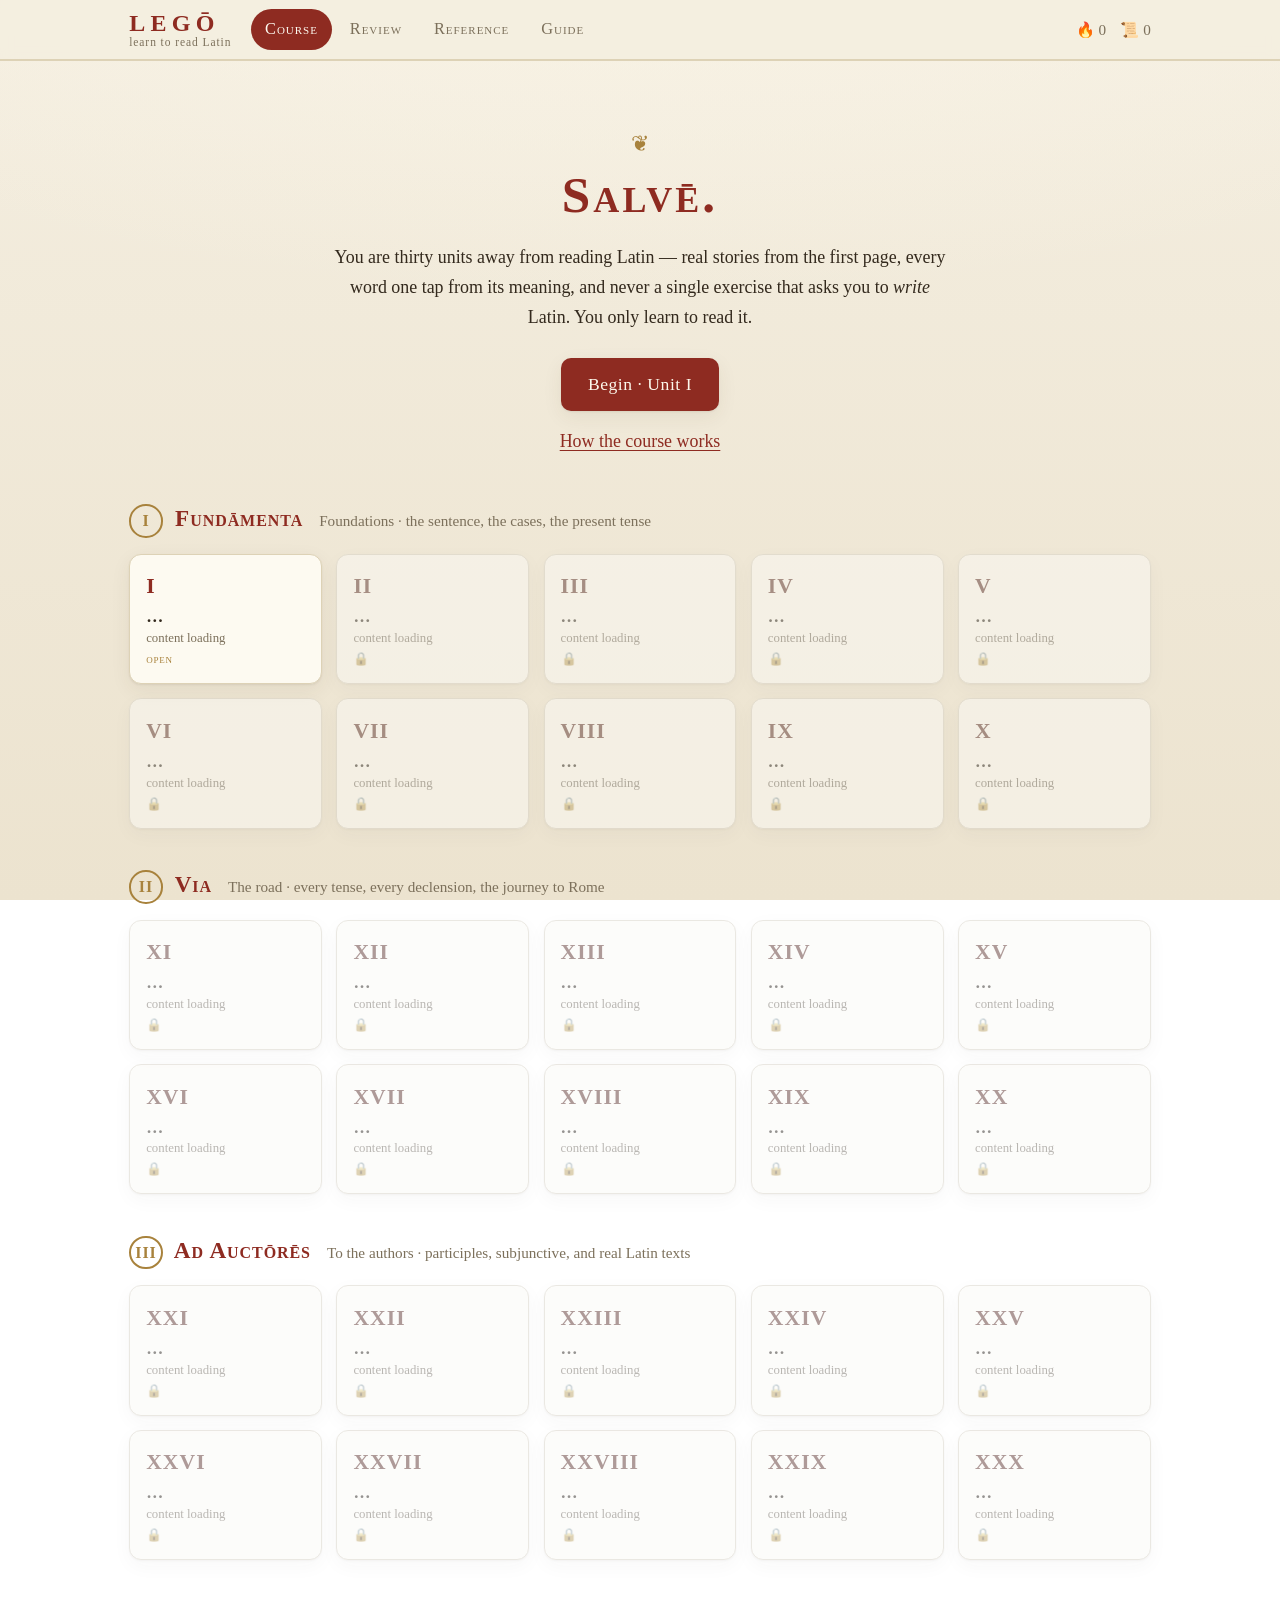
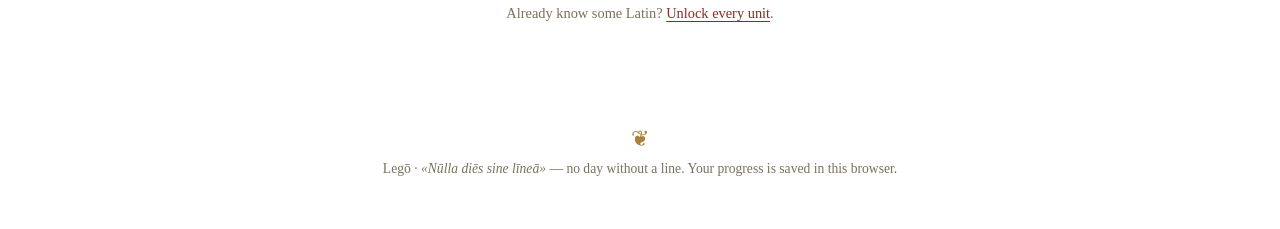
==== latin/index.html @ 66858e6b "v2: honest measurement, habit mechanics, deep insights, accessibility Measurement: interrupted round" ====
<!DOCTYPE html>
<html lang="en">
<head>
  <meta charset="UTF-8">
  <meta name="viewport" content="width=device-width, initial-scale=1.0">
  <title>Legō — Learn to Read Latin</title>
  <meta name="description" content="A 30-unit course that teaches you to read Latin from scratch — graded stories, tap-to-gloss readings, and spaced-repetition vocabulary.">
  <link rel="icon" href="data:image/svg+xml,<svg xmlns=%22http://www.w3.org/2000/svg%22 viewBox=%220 0 100 100%22><text y=%22.9em%22 font-size=%2290%22>🏛️</text></svg>">
  <link rel="stylesheet" href="css/style.css">
</head>
<body>
  <header id="nav"></header>
  <main id="app"></main>
  <footer id="foot">
    <span class="orn">❦</span>
    <p>Legō · <em>«Nūlla diēs sine līneā»</em> — no day without a line. Your progress is saved in this browser.</p>
  </footer>
  <div id="glosstip" aria-live="polite"></div>

  <script src="js/data.js"></script>
  <script src="data/units/unit01.js"></script>
  <script src="data/units/unit02.js"></script>
  <script src="data/units/unit03.js"></script>
  <script src="data/units/unit04.js"></script>
  <script src="data/units/unit05.js"></script>
  <script src="data/units/unit06.js"></script>
  <script src="data/units/unit07.js"></script>
  <script src="data/units/unit08.js"></script>
  <script src="data/units/unit09.js"></script>
  <script src="data/units/unit10.js"></script>
  <script src="data/units/unit11.js"></script>
  <script src="data/units/unit12.js"></script>
  <script src="data/units/unit13.js"></script>
  <script src="data/units/unit14.js"></script>
  <script src="data/units/unit15.js"></script>
  <script src="data/units/unit16.js"></script>
  <script src="data/units/unit17.js"></script>
  <script src="data/units/unit18.js"></script>
  <script src="data/units/unit19.js"></script>
  <script src="data/units/unit20.js"></script>
  <script src="data/units/unit21.js"></script>
  <script src="data/units/unit22.js"></script>
  <script src="data/units/unit23.js"></script>
  <script src="data/units/unit24.js"></script>
  <script src="data/units/unit25.js"></script>
  <script src="data/units/unit26.js"></script>
  <script src="data/units/unit27.js"></script>
  <script src="data/units/unit28.js"></script>
  <script src="data/units/unit29.js"></script>
  <script src="data/units/unit30.js"></script>
  <script src="js/srs.js"></script>
  <script src="js/app.js"></script>
  <script src="js/lesson.js"></script>
  <script src="js/review.js"></script>
  <script src="js/reference.js"></script>
</body>
</html>
---- latin/css/style.css ----
/* Legō — classical parchment theme */

:root {
  --bg: #f4eee0;
  --bg-deep: #ece3cf;
  --card: #fdfaf1;
  --ink: #33291d;
  --muted: #7c705b;
  --line: #ddd2b6;
  --red: #8e2b21;
  --red-deep: #6e2018;
  --gold: #a8823c;
  --green: #4e6b45;
  --green-bg: #e9efe2;
  --red-bg: #f6e2de;
  --shadow: 0 1px 2px rgba(70, 52, 22, 0.08), 0 6px 20px rgba(70, 52, 22, 0.07);
  --serif: "Iowan Old Style", "Palatino Linotype", Palatino, "Book Antiqua", Georgia, "Times New Roman", serif;
}

* { box-sizing: border-box; margin: 0; padding: 0; }

html { -webkit-text-size-adjust: 100%; }

body {
  font-family: var(--serif);
  background:
    radial-gradient(1200px 500px at 50% -200px, #faf5e8, transparent),
    linear-gradient(var(--bg), var(--bg-deep));
  background-attachment: fixed;
  color: var(--ink);
  font-size: 17px;
  line-height: 1.65;
  min-height: 100vh;
}

button { font: inherit; color: inherit; background: none; border: none; cursor: pointer; }

.la { font-style: italic; }
.orn { text-align: center; color: var(--gold); font-size: 1.4rem; margin: 1.6rem 0; user-select: none; }

/* ---------- nav ---------- */
#nav {
  position: sticky; top: 0; z-index: 50;
  background: rgba(244, 238, 224, 0.94);
  backdrop-filter: blur(6px);
  border-bottom: 2px solid var(--line);
}
.navin {
  max-width: 1060px; margin: 0 auto; padding: 0.55rem 1.2rem;
  display: flex; align-items: center; gap: 1.2rem; flex-wrap: wrap;
}
.brand { display: flex; flex-direction: column; align-items: flex-start; line-height: 1.1; }
.brand-main {
  font-size: 1.5rem; font-weight: 700; letter-spacing: 0.22em;
  color: var(--red); font-variant: small-caps;
}
.brand-sub { font-size: 0.72rem; color: var(--muted); letter-spacing: 0.08em; }
.navlinks { display: flex; gap: 0.2rem; flex: 1; flex-wrap: wrap; }
.navbtn {
  padding: 0.45rem 0.9rem; border-radius: 999px; color: var(--muted);
  font-variant: small-caps; letter-spacing: 0.06em; font-size: 1.02rem;
}
.navbtn:hover { color: var(--red); }
.navbtn.on { background: var(--red); color: var(--card); }
.badge {
  display: inline-block; min-width: 1.35em; padding: 0 0.35em; border-radius: 999px;
  background: var(--gold); color: #fff; font-size: 0.8em; text-align: center;
  font-variant: normal;
}
.navbtn.on .badge { background: rgba(255, 255, 255, 0.25); }
.navstats { display: flex; gap: 0.9rem; color: var(--muted); font-size: 0.95rem; }

/* ---------- layout ---------- */
#app { max-width: 1060px; margin: 0 auto; padding: 1.6rem 1.2rem 4rem; }
#foot { text-align: center; color: var(--muted); font-size: 0.85rem; padding: 2rem 1rem 3rem; }
#foot .orn { margin: 0 0 0.4rem; }

h1, h2, h3 { font-weight: 650; line-height: 1.25; }
h1 { font-size: 2.1rem; }
h2 { font-size: 1.45rem; font-variant: small-caps; letter-spacing: 0.04em; }

/* ---------- hero & stats ---------- */
.hero { text-align: center; max-width: 620px; margin: 2.5rem auto 3rem; }
.hero h1 { font-size: 3.2rem; color: var(--red); font-variant: small-caps; letter-spacing: 0.06em; }
.hero p { margin: 1rem 0 1.6rem; font-size: 1.12rem; }
.hero .orn { margin: 0; }
.mini { margin-top: 1rem; font-size: 0.92rem; }

.statsrow {
  display: flex; gap: 1rem; align-items: center; flex-wrap: wrap;
  background: var(--card); border: 1px solid var(--line); border-radius: 14px;
  box-shadow: var(--shadow); padding: 1.1rem 1.4rem; margin-bottom: 2.4rem;
}
.stat { text-align: center; min-width: 84px; }
.stat b { font-size: 1.7rem; color: var(--red); font-weight: 700; }
.stat b span { font-size: 1rem; color: var(--muted); font-weight: 400; }
.stat label { display: block; font-size: 0.78rem; color: var(--muted); letter-spacing: 0.05em; font-variant: small-caps; }
.statsrow .btn.big { margin-left: auto; }

/* ---------- buttons ---------- */
.btn {
  display: inline-block; background: var(--red); color: #fdf8ec;
  padding: 0.55rem 1.3rem; border-radius: 10px; letter-spacing: 0.03em;
  box-shadow: var(--shadow); transition: transform 0.06s ease, background 0.15s ease;
}
.btn:hover { background: var(--red-deep); }
.btn:active { transform: translateY(1px); }
.btn.big { font-size: 1.1rem; padding: 0.75rem 1.7rem; }
.btn.ghost { background: transparent; color: var(--red); border: 1.5px solid var(--red); box-shadow: none; }
.btn.ghost:hover { background: var(--red-bg); }
.linkbtn { color: var(--red); text-decoration: underline; text-underline-offset: 3px; }
.linkbtn.danger { color: var(--red-deep); }
.btnrow { display: flex; gap: 0.8rem; justify-content: center; flex-wrap: wrap; margin-top: 1.2rem; }

/* ---------- stages & unit cards ---------- */
.stage { margin-bottom: 2.6rem; }
.stagehead { display: flex; align-items: baseline; gap: 1rem; margin-bottom: 1rem; flex-wrap: wrap; }
.stagehead h2 { color: var(--red); }
.stagenum {
  display: inline-flex; align-items: center; justify-content: center;
  width: 2.1rem; height: 2.1rem; border: 2px solid var(--gold); border-radius: 50%;
  color: var(--gold); font-size: 1rem; margin-right: 0.35rem; vertical-align: middle;
}
.stagehead p { color: var(--muted); font-size: 0.95rem; }

.ugrid { display: grid; grid-template-columns: repeat(auto-fill, minmax(170px, 1fr)); gap: 0.9rem; }
.ucard {
  background: var(--card); border: 1px solid var(--line); border-radius: 12px;
  box-shadow: var(--shadow); padding: 0.9rem 1rem 0.8rem; text-align: left;
  display: flex; flex-direction: column; gap: 0.15rem; min-height: 118px;
  transition: transform 0.08s ease, border-color 0.15s ease;
}
.ucard:not(.locked):hover { transform: translateY(-2px); border-color: var(--gold); }
.ucard.locked { opacity: 0.5; filter: grayscale(0.6); cursor: not-allowed; }
.ucard.done { border-color: var(--gold); background: linear-gradient(#fdfaf1, #faf3df); }
.unum { font-size: 1.35rem; color: var(--red); font-weight: 700; letter-spacing: 0.05em; }
.utitle { font-weight: 650; line-height: 1.2; }
.usub { font-size: 0.8rem; color: var(--muted); line-height: 1.3; flex: 1; }
.ustat { font-size: 0.8rem; color: var(--gold); font-variant: small-caps; letter-spacing: 0.06em; }
.homefoot { text-align: center; color: var(--muted); font-size: 0.9rem; }

/* ---------- unit page ---------- */
.uhead { margin-bottom: 1.4rem; }
.crumb { color: var(--muted); font-size: 0.92rem; margin-bottom: 0.7rem; }
.crumb:hover { color: var(--red); }
.uhead-main { display: flex; align-items: center; gap: 1.1rem; margin-bottom: 1.1rem; }
.uhead-num {
  font-size: 2.2rem; color: var(--gold); font-weight: 700; line-height: 1;
  border: 2.5px solid var(--gold); border-radius: 12px; padding: 0.45rem 0.7rem;
}
.uhead-main h1 { color: var(--red); font-size: 1.9rem; }
.uhead-main p { color: var(--muted); }
.utabs { display: flex; gap: 0.4rem; flex-wrap: wrap; border-bottom: 2px solid var(--line); padding-bottom: 0; }
.utab {
  padding: 0.5rem 1.1rem; border-radius: 10px 10px 0 0; color: var(--muted);
  border: 1px solid transparent; border-bottom: none; font-size: 0.98rem;
}
.utab:hover { color: var(--red); }
.utab.on { background: var(--card); border-color: var(--line); color: var(--red); font-weight: 650; }
.utab.tdone { color: var(--green); }
.utab.on.tdone { color: var(--green); }

/* ---------- prose & grammar ---------- */
.prose { background: var(--card); border: 1px solid var(--line); border-radius: 14px; box-shadow: var(--shadow); padding: 2rem 2.2rem; max-width: 780px; margin: 0 auto; }
.prose h1 { color: var(--red); margin-bottom: 0.8rem; }
.prose h2 { color: var(--red); margin: 1.4rem 0 0.5rem; }
.prose p { margin: 0.7rem 0; }
.prose .la, .gsection .la { color: var(--red-deep); font-weight: 550; }
.gsections .gsection { margin-bottom: 0.4rem; }
.tip {
  background: #faf3df; border-left: 3px solid var(--gold); border-radius: 0 8px 8px 0;
  padding: 0.6rem 0.9rem; font-size: 0.95rem; margin-top: 0.9rem;
}
.stepnext { text-align: center; margin-top: 1.8rem; }

/* ---------- tables ---------- */
.tablewrap { overflow-x: auto; margin: 1rem 0; }
.ptable { border-collapse: collapse; width: 100%; font-size: 0.96rem; background: #fffdf6; }
.ptable caption {
  caption-side: top; text-align: left; font-variant: small-caps; letter-spacing: 0.05em;
  color: var(--red); font-weight: 650; padding: 0.3rem 0.2rem;
}
.ptable th, .ptable td { border: 1px solid var(--line); padding: 0.4rem 0.7rem; text-align: left; }
.ptable thead th { background: #f3ead4; font-variant: small-caps; letter-spacing: 0.04em; }
.ptable tbody th { background: #f9f3e2; font-weight: 600; white-space: nowrap; }
.ptable tbody tr:nth-child(even) td { background: #fbf7ea; }

/* ---------- vocabulary ---------- */
.vhead { max-width: 780px; margin: 0 auto 1rem; text-align: center; }
.vintro { color: var(--muted); margin-bottom: 1rem; }
.vhead .btn { margin: 0 0.3rem; }
.vtable { border-collapse: collapse; width: 100%; background: var(--card); font-size: 0.96rem; box-shadow: var(--shadow); border-radius: 12px; }
.vtable th, .vtable td { border-bottom: 1px solid var(--line); padding: 0.55rem 0.8rem; vertical-align: top; text-align: left; }
.vtable thead th { font-variant: small-caps; color: var(--red); letter-spacing: 0.05em; }
.vtable .la strong { color: var(--red-deep); font-size: 1.05rem; }
.vtable .pos { color: var(--muted); font-size: 0.88rem; white-space: nowrap; }
.vtable .ex { font-size: 0.9rem; }
.vtable .exg { color: var(--muted); }

.speakbtn { font-size: 0.95rem; opacity: 0.55; transition: opacity 0.15s; padding: 0.1rem 0.25rem; }
.speakbtn:hover { opacity: 1; }
.speakbtn.sm { font-size: 0.8rem; }

/* ---------- flashcards ---------- */
.deckwrap { max-width: 480px; margin: 2rem auto; text-align: center; }
.deckmeta { color: var(--muted); font-size: 0.9rem; margin-bottom: 0.7rem; font-variant: small-caps; letter-spacing: 0.06em; }
.fcard {
  background: var(--card); border: 1px solid var(--line); border-radius: 16px;
  box-shadow: var(--shadow); min-height: 250px; padding: 2rem 1.6rem;
  display: flex; flex-direction: column; justify-content: center; gap: 0.9rem;
  cursor: pointer; position: relative;
}
.fcard.flipped { border-color: var(--gold); }
.fcard-latin { font-size: 2.2rem; color: var(--red-deep); font-weight: 650; font-style: italic; }
.fcard-sub { color: var(--muted); font-size: 0.95rem; }
.fcard-hint { color: var(--muted); font-size: 0.8rem; font-variant: small-caps; letter-spacing: 0.1em; margin-top: 0.6rem; }
.fcard-gloss { font-size: 1.4rem; font-weight: 600; }
.fcard-ex { font-size: 1rem; color: var(--muted); margin-top: 0.2rem; }
.fcard-ex .la { color: var(--red-deep); }
.fcard .speakbtn { position: absolute; top: 0.7rem; right: 0.8rem; font-size: 1.1rem; }
.gradebar { display: flex; gap: 0.7rem; justify-content: center; margin-top: 1.1rem; }
.grade.again { background: var(--red-deep); }
.grade.good { background: var(--green); }
.grade.easy { background: var(--gold); }

/* ---------- reader ---------- */
.readpick { display: flex; gap: 0.6rem; justify-content: center; margin-bottom: 1.2rem; flex-wrap: wrap; }
.pill {
  padding: 0.45rem 1.1rem; border-radius: 999px; border: 1.5px solid var(--line);
  color: var(--muted); background: var(--card); font-size: 0.95rem;
}
.pill.on { border-color: var(--red); color: var(--red); font-weight: 650; }
.pill.pdone { color: var(--green); }

.reading { background: var(--card); border: 1px solid var(--line); border-radius: 14px; box-shadow: var(--shadow); padding: 2rem 2.2rem 2.4rem; max-width: 780px; margin: 0 auto; }
.reading h2 { color: var(--red); font-size: 1.7rem; text-align: center; font-style: italic; }
.rintro { text-align: center; color: var(--muted); font-size: 0.95rem; margin: 0.4rem 0 1.4rem; }
.rtext { font-size: 1.28rem; line-height: 2.05; }
.rpar { position: relative; margin-bottom: 1rem; }
.parspeak { position: absolute; left: -1.9rem; top: 0.45rem; }
.rtext .rp:first-of-type::first-letter, .rpar:first-of-type .rp::first-letter {
  font-size: 3em; float: left; line-height: 0.85; padding-right: 0.08em; color: var(--red);
}
.w { border-bottom: 1px dotted rgba(140, 110, 60, 0.55); cursor: pointer; border-radius: 3px; }
.w:hover, .w.hl { background: #f5e9c9; }
.trans { border-left: 3px solid var(--gold); background: #faf5e6; border-radius: 0 8px 8px 0; padding: 0.8rem 1.1rem; margin-top: 0.9rem; color: #4c4232; }
.trans p { margin: 0.4rem 0; }
.qhead { text-align: center; color: var(--red); font-variant: small-caps; letter-spacing: 0.05em; margin-bottom: 0.9rem; }

#glosstip {
  position: fixed; z-index: 100; max-width: 290px;
  background: #2e2417; color: #f4ead2; border-radius: 10px;
  padding: 0.55rem 0.85rem; font-size: 0.95rem; line-height: 1.45;
  box-shadow: 0 6px 24px rgba(30, 20, 5, 0.35);
  opacity: 0; pointer-events: none; transform: translateY(-4px);
  transition: opacity 0.12s ease, transform 0.12s ease;
}
#glosstip.show { opacity: 1; pointer-events: auto; transform: translateY(0); }
#glosstip .la { color: #f0cf8e; }

/* ---------- questions & quiz ---------- */
.qcard { background: var(--card); border: 1px solid var(--line); border-radius: 12px; padding: 1.1rem 1.3rem; margin-bottom: 0.9rem; box-shadow: var(--shadow); }
.qcard.solo { max-width: 680px; margin: 0 auto; padding: 1.6rem 1.8rem; }
.qtext { font-weight: 600; margin-bottom: 0.7rem; }
.qopts { display: grid; gap: 0.45rem; }
.qopt {
  text-align: left; border: 1.5px solid var(--line); border-radius: 9px;
  padding: 0.5rem 0.9rem; background: #fffdf6; transition: border-color 0.12s;
}
.qopt:hover { border-color: var(--gold); }
.qopt.correct { border-color: var(--green); background: var(--green-bg); font-weight: 650; }
.qopt.wrong { border-color: var(--red); background: var(--red-bg); text-decoration: line-through; }
.qexplain { margin-top: 0.7rem; font-size: 0.93rem; color: #5b5140; border-left: 3px solid var(--gold); padding-left: 0.8rem; }
.quizprog { text-align: center; color: var(--muted); font-variant: small-caps; letter-spacing: 0.08em; margin-bottom: 0.8rem; }

/* ---------- misc panels ---------- */
.doneCard {
  background: var(--card); border: 1px solid var(--line); border-radius: 14px;
  box-shadow: var(--shadow); padding: 1.8rem 2rem; text-align: center;
  max-width: 620px; margin: 1.4rem auto;
}
.doneCard h2, .doneCard h3 { color: var(--red); margin-bottom: 0.5rem; }
.doneCard .orn { margin: 0 0 0.6rem; }
.doneCard .btn { margin-top: 0.9rem; }
.doneCard.big { padding: 2.4rem 2.2rem; }
.doneCard.pass { border-color: var(--gold); }
.scoreline { font-size: 1.3rem; margin: 0.4rem 0; }
.scoreline b { color: var(--red); font-size: 1.6rem; }
.empty { text-align: center; max-width: 560px; margin: 3.5rem auto; }
.empty h2 { color: var(--red); margin-bottom: 0.6rem; }
.empty .btn { margin-top: 1.1rem; }

/* ---------- reference ---------- */
.refwrap { display: grid; grid-template-columns: 230px 1fr; gap: 1.4rem; align-items: start; }
.refnav {
  position: sticky; top: 76px;
  background: var(--card); border: 1px solid var(--line); border-radius: 12px;
  box-shadow: var(--shadow); padding: 1rem 0.8rem; display: flex; flex-direction: column; gap: 0.15rem;
}
.refnav h2 { color: var(--red); font-size: 1.05rem; padding: 0.2rem 0.6rem 0.5rem; }
.refitem { text-align: left; padding: 0.4rem 0.6rem; border-radius: 8px; color: var(--muted); font-size: 0.95rem; }
.refitem:hover { color: var(--red); background: #f6efdd; }
.refitem.on { background: var(--red); color: var(--card); }
.refbody { margin: 0; max-width: none; }

/* ---------- responsive ---------- */
@media (max-width: 760px) {
  #app { padding: 1rem 0.8rem 3rem; }
  .prose, .reading { padding: 1.3rem 1.1rem; }
  .rtext { font-size: 1.15rem; line-height: 1.95; }
  .parspeak { position: static; display: inline; margin-right: 0.3rem; }
  .refwrap { grid-template-columns: 1fr; }
  .refnav { position: static; flex-direction: row; flex-wrap: wrap; }
  .statsrow .btn.big { margin-left: 0; width: 100%; text-align: center; }
  .uhead-main h1 { font-size: 1.5rem; }
  .hero h1 { font-size: 2.4rem; }
}
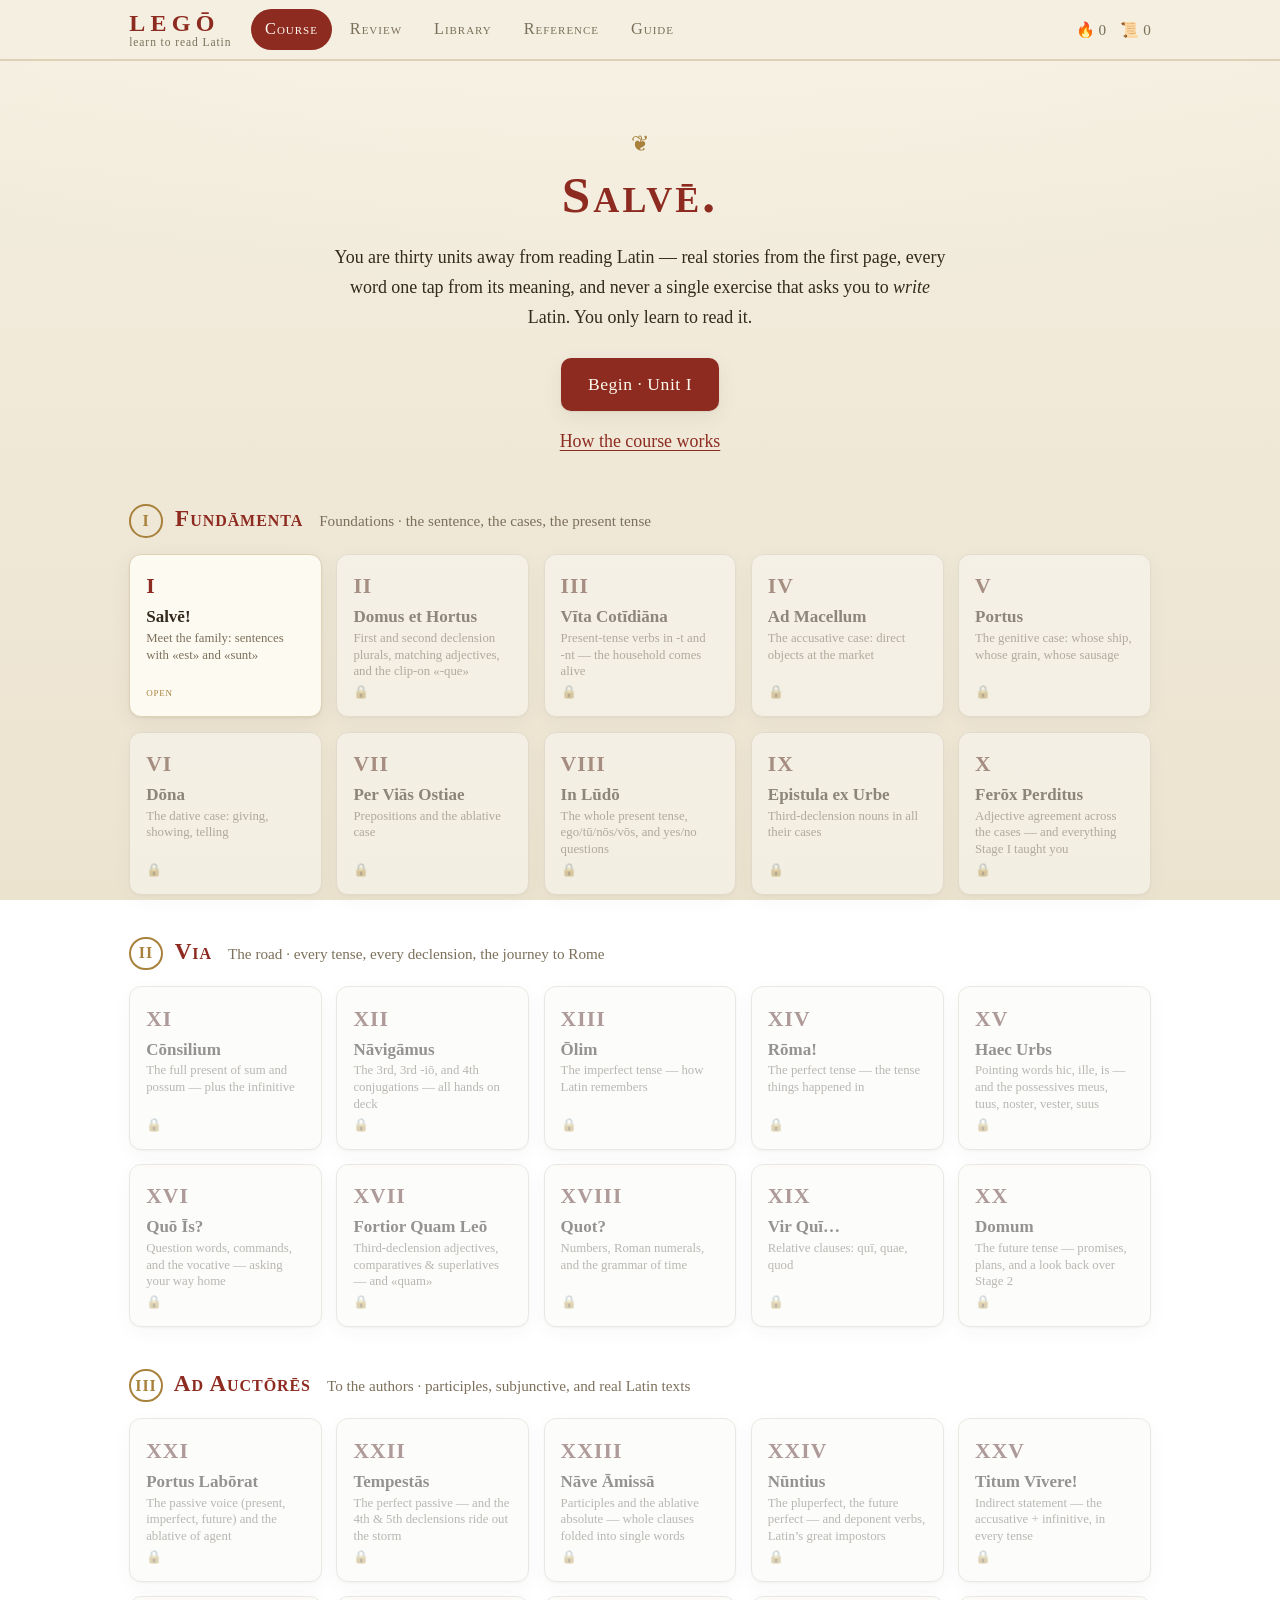
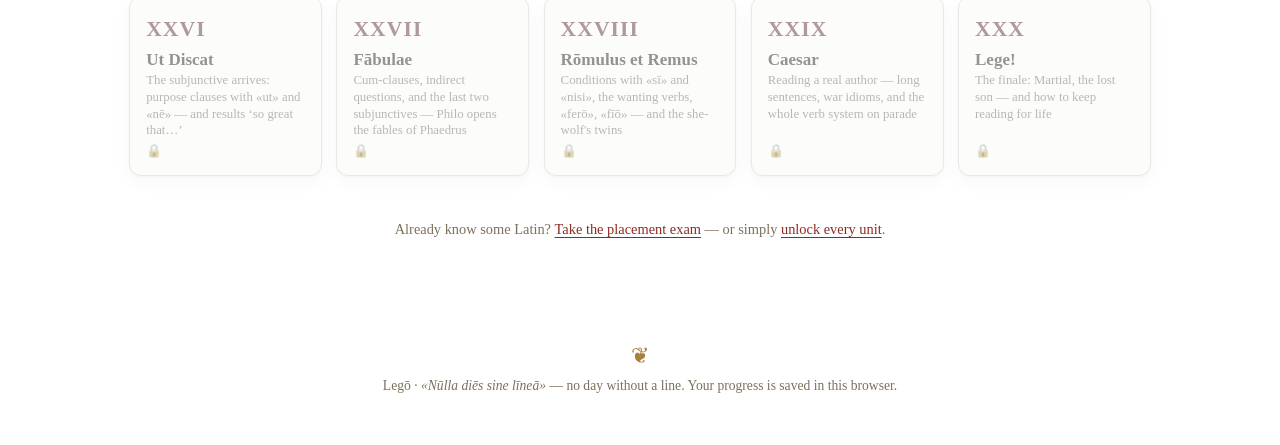
==== commit 7e03c637: "v3: variety expansion — 8 new games, twists, survival, modifiers New games: Flanker, Trail Blazer (T" ====
--- a/latin/index.html
+++ b/latin/index.html
@@ -52,6 +52,7 @@
   <script src="js/app.js"></script>
   <script src="js/lesson.js"></script>
   <script src="js/review.js"></script>
+  <script src="js/library.js"></script>
   <script src="js/reference.js"></script>
 </body>
 </html>
--- a/latin/css/style.css
+++ b/latin/css/style.css
@@ -189,6 +189,14 @@
 .vhead { max-width: 780px; margin: 0 auto 1rem; text-align: center; }
 .vintro { color: var(--muted); margin-bottom: 1rem; }
 .vhead .btn { margin: 0 0.3rem; }
+.vhelp {
+  max-width: 780px; margin: 0 auto 1.1rem; background: #faf3df;
+  border: 1px solid var(--line); border-left: 3px solid var(--gold);
+  border-radius: 10px; padding: 0.7rem 1.1rem; font-size: 0.93rem;
+}
+.vhelp summary { cursor: pointer; font-variant: small-caps; letter-spacing: 0.05em; color: var(--red); font-weight: 650; }
+.vhelp p { margin: 0.55rem 0; }
+
 .vtable { border-collapse: collapse; width: 100%; background: var(--card); font-size: 0.96rem; box-shadow: var(--shadow); border-radius: 12px; }
 .vtable th, .vtable td { border-bottom: 1px solid var(--line); padding: 0.55rem 0.8rem; vertical-align: top; text-align: left; }
 .vtable thead th { font-variant: small-caps; color: var(--red); letter-spacing: 0.05em; }
@@ -238,13 +246,82 @@
 .rtext { font-size: 1.28rem; line-height: 2.05; }
 .rpar { position: relative; margin-bottom: 1rem; }
 .parspeak { position: absolute; left: -1.9rem; top: 0.45rem; }
-.rtext .rp:first-of-type::first-letter, .rpar:first-of-type .rp::first-letter {
+.rtext > .rpar:first-child .rp::first-letter {
   font-size: 3em; float: left; line-height: 0.85; padding-right: 0.08em; color: var(--red);
 }
 .w { border-bottom: 1px dotted rgba(140, 110, 60, 0.55); cursor: pointer; border-radius: 3px; }
 .w:hover, .w.hl { background: #f5e9c9; }
+.w.nw { border-bottom: 2px solid rgba(168, 130, 60, 0.75); }
+.rtext.bare .w, .rtext.bare .w.nw { border-bottom: none; cursor: text; }
+.rtext.bare .w:hover { background: none; }
+.rtext.bare .ptransbtn { visibility: hidden; }
+.rtext.bare .ptrans { display: none; }
+.nw-demo { border-bottom: 2px solid rgba(168, 130, 60, 0.75); }
 .trans { border-left: 3px solid var(--gold); background: #faf5e6; border-radius: 0 8px 8px 0; padding: 0.8rem 1.1rem; margin-top: 0.9rem; color: #4c4232; }
 .trans p { margin: 0.4rem 0; }
+.ptransbtn {
+  font-size: 0.78rem; color: var(--muted); font-variant: small-caps; letter-spacing: 0.08em;
+  padding: 0.1rem 0.4rem; border-radius: 6px;
+}
+.ptransbtn:hover { color: var(--red); background: #f6efdd; }
+.ptrans { font-size: 0.98rem; line-height: 1.6; margin: 0.3rem 0 0.6rem; padding: 0.5rem 0.9rem; }
+
+/* ---------- hodiē (today) panel ---------- */
+.hodie {
+  background: var(--card); border: 1px solid var(--line); border-radius: 14px;
+  box-shadow: var(--shadow); padding: 1.2rem 1.5rem; margin-bottom: 2.4rem;
+}
+.hodie-head { display: flex; justify-content: space-between; align-items: baseline; gap: 1rem; flex-wrap: wrap; margin-bottom: 0.9rem; }
+.hodie-head h2 { color: var(--red); }
+.goal { text-align: right; font-size: 0.92rem; color: var(--muted); }
+.goalbar { width: 160px; height: 7px; background: var(--bg-deep); border-radius: 999px; margin-top: 0.3rem; overflow: hidden; }
+.goalfill { height: 100%; background: var(--gold); border-radius: 999px; transition: width 0.3s ease; }
+.goalfill.full { background: var(--green); }
+.hodie-row { display: grid; grid-template-columns: repeat(auto-fit, minmax(180px, 1fr)); gap: 0.8rem; }
+.hodie-tile {
+  border: 1.5px solid var(--line); border-radius: 12px; padding: 0.8rem 1rem;
+  text-align: left; display: flex; flex-direction: column; gap: 0.1rem; background: #fffdf6;
+  transition: transform 0.08s ease, border-color 0.15s ease;
+}
+.hodie-tile:hover { transform: translateY(-2px); border-color: var(--gold); }
+.hodie-tile b { font-size: 1.5rem; color: var(--red); }
+.hodie-tile b i { font-style: normal; font-size: 0.95rem; color: var(--muted); }
+.hodie-tile span { font-size: 0.88rem; font-weight: 600; }
+.hodie-tile em { font-size: 0.82rem; color: var(--muted); font-style: normal; }
+.hodie-tile.urgent { border-color: var(--red); }
+.hodie-tile.urgent b { color: var(--red-deep); }
+.hodie-tile.quiet { opacity: 0.9; }
+.hodie-cras { text-align: center; color: var(--muted); margin-top: 0.8rem; }
+
+.kbdhint { font-size: 0.75rem; color: var(--muted); letter-spacing: 0.05em; margin-top: 0.6rem; text-align: center; }
+
+.raterow { margin: 0.8rem 0; display: flex; gap: 0.5rem; align-items: center; justify-content: center; flex-wrap: wrap; }
+.ratebtn { border: 1.5px solid var(--line); border-radius: 999px; padding: 0.3rem 0.9rem; font-size: 0.9rem; background: #fffdf6; }
+.ratebtn:hover { border-color: var(--gold); }
+.ratebtn.on { border-color: var(--red); background: var(--red-bg); font-weight: 650; }
+.rateadvice { flex-basis: 100%; }
+
+button:focus-visible { outline: 2px solid var(--gold); outline-offset: 2px; }
+
+@media (prefers-reduced-motion: reduce) {
+  * { transition: none !important; animation: none !important; }
+}
+
+/* ---------- library ---------- */
+.libhead { max-width: 700px; margin: 0 auto 1.4rem; text-align: center; }
+.libhead h1 { color: var(--red); font-variant: small-caps; letter-spacing: 0.05em; }
+.libhead p { color: var(--muted); margin-top: 0.4rem; }
+.libgrid { display: grid; grid-template-columns: repeat(auto-fill, minmax(230px, 1fr)); gap: 0.9rem; }
+.libcard {
+  background: var(--card); border: 1px solid var(--line); border-radius: 12px;
+  box-shadow: var(--shadow); padding: 0.9rem 1.1rem; text-align: left;
+  display: flex; flex-direction: column; gap: 0.25rem;
+  transition: transform 0.08s ease, border-color 0.15s ease;
+}
+.libcard:hover { transform: translateY(-2px); border-color: var(--gold); }
+.libtitle { font-size: 1.1rem; font-weight: 650; color: var(--red-deep); }
+.libmeta { font-size: 0.82rem; color: var(--muted); }
+.libstat { font-size: 0.82rem; color: var(--gold); }
 .qhead { text-align: center; color: var(--red); font-variant: small-caps; letter-spacing: 0.05em; margin-bottom: 0.9rem; }
 
 #glosstip {
@@ -286,6 +363,21 @@
 .doneCard.pass { border-color: var(--gold); }
 .scoreline { font-size: 1.3rem; margin: 0.4rem 0; }
 .scoreline b { color: var(--red); font-size: 1.6rem; }
+.missbox {
+  text-align: left; background: #faf5e6; border: 1px solid var(--line); border-radius: 10px;
+  padding: 0.9rem 1.1rem; margin: 1rem auto 0; max-width: 520px; font-size: 0.93rem;
+}
+.misslist { margin: 0.5rem 0 0 1.1rem; }
+.misslist li { margin-bottom: 0.5rem; }
+
+.trickybox h3 { color: var(--gold); }
+.trickylist { display: flex; flex-wrap: wrap; gap: 0.45rem; justify-content: center; margin-top: 0.6rem; }
+.trickyw {
+  background: #faf3df; border: 1px solid var(--line); border-radius: 999px;
+  padding: 0.25rem 0.8rem; font-size: 0.92rem;
+}
+.trickyw .la { color: var(--red-deep); }
+
 .empty { text-align: center; max-width: 560px; margin: 3.5rem auto; }
 .empty h2 { color: var(--red); margin-bottom: 0.6rem; }
 .empty .btn { margin-top: 1.1rem; }
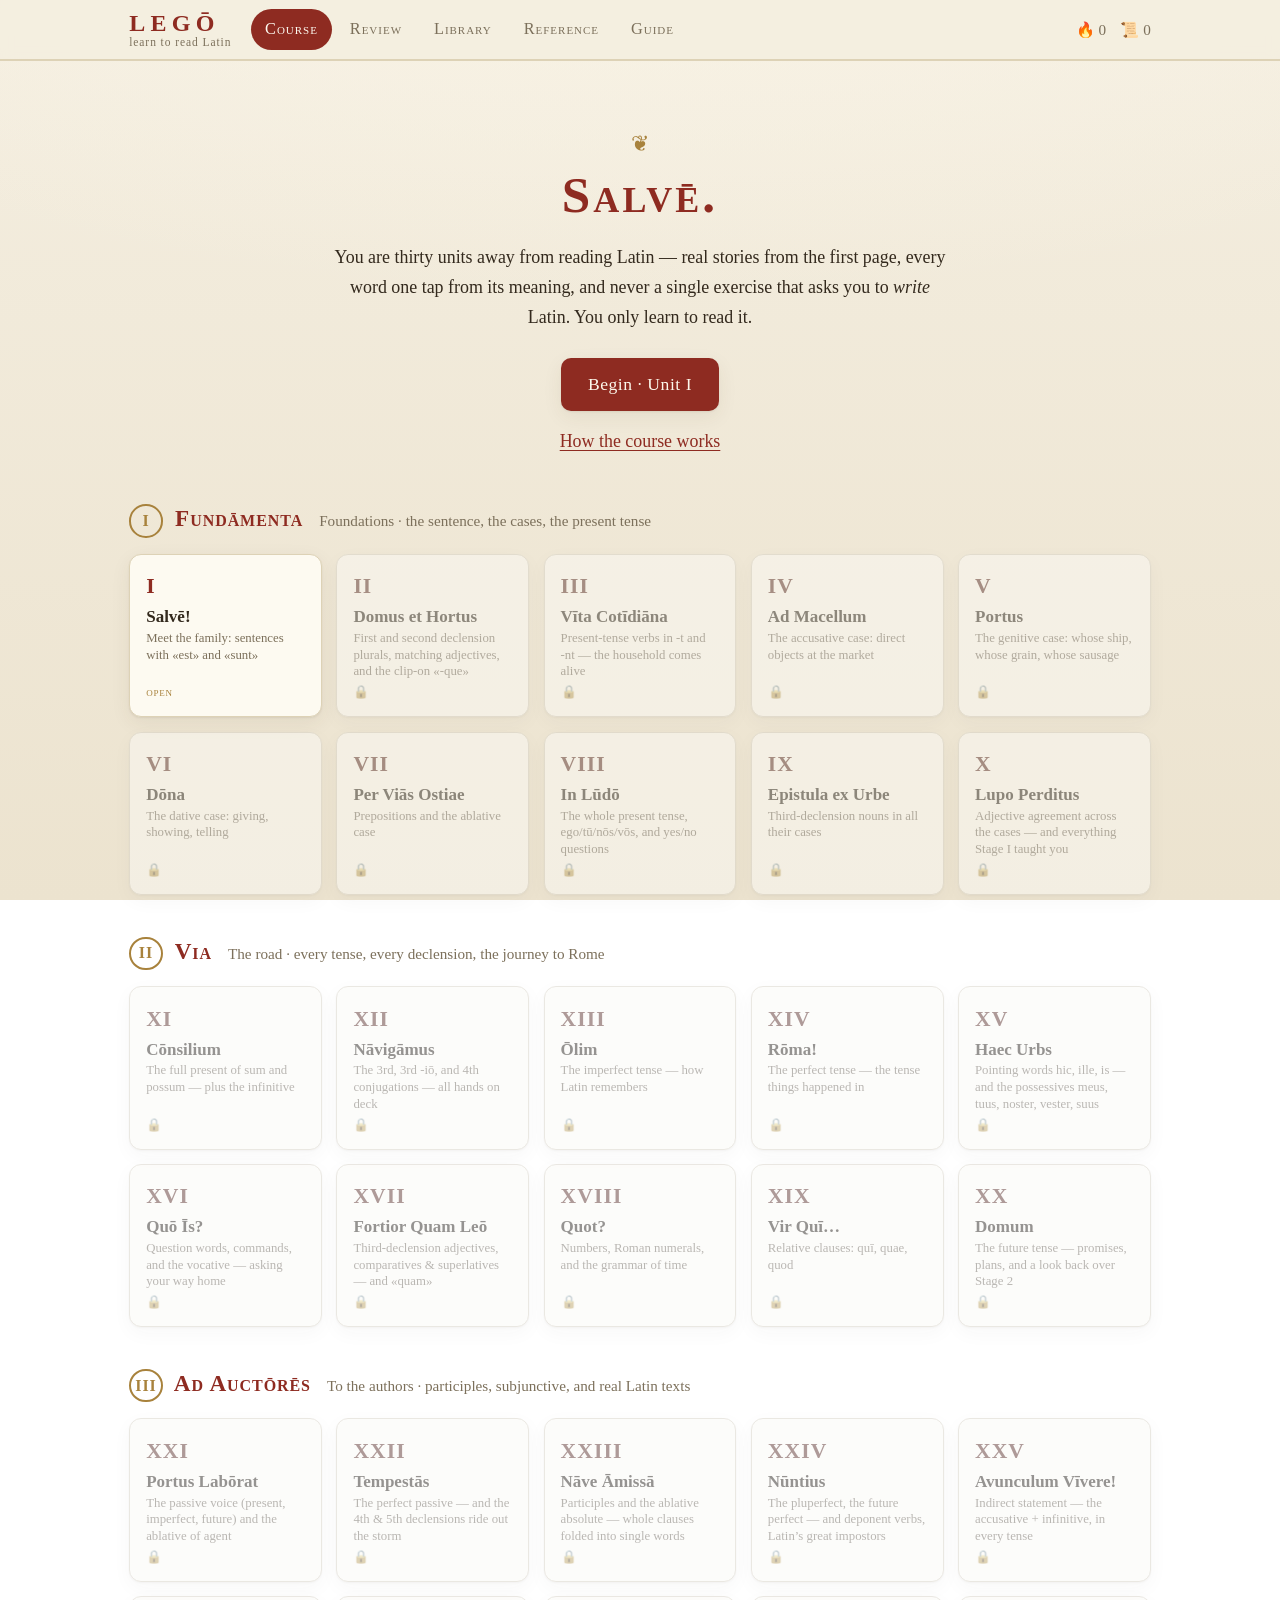
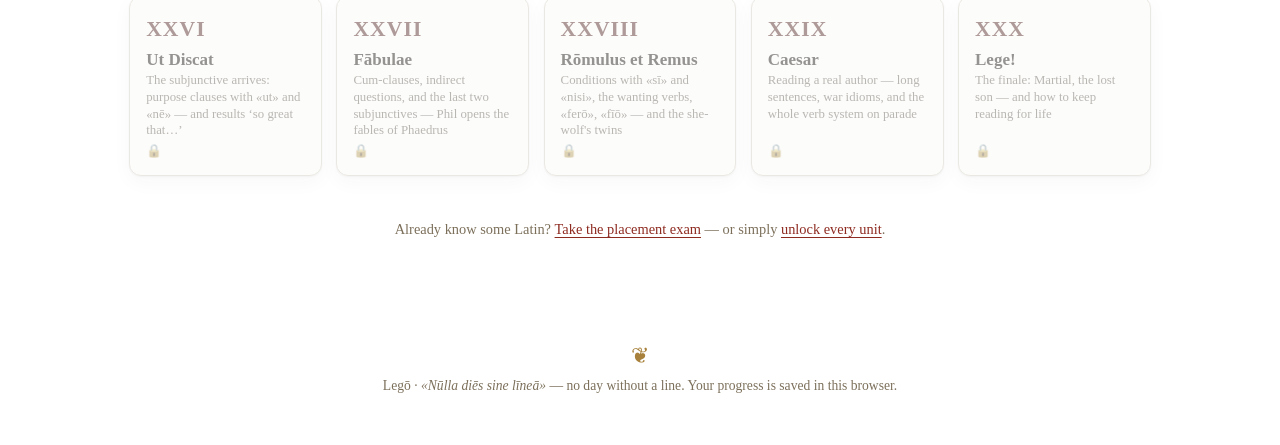
==== commit a34d1cd3: "Legō: classical pronunciation engine for TTS — phonologist-verified respelling + stress marking Co-A" ====
--- a/latin/index.html
+++ b/latin/index.html
@@ -6,6 +6,13 @@
   <title>Legō — Learn to Read Latin</title>
   <meta name="description" content="A 30-unit course that teaches you to read Latin from scratch — graded stories, tap-to-gloss readings, and spaced-repetition vocabulary.">
   <link rel="icon" href="data:image/svg+xml,<svg xmlns=%22http://www.w3.org/2000/svg%22 viewBox=%220 0 100 100%22><text y=%22.9em%22 font-size=%2290%22>🏛️</text></svg>">
+  <meta name="theme-color" content="#8e2b21">
+  <link rel="manifest" href="manifest.webmanifest">
+  <link rel="apple-touch-icon" href="icon-180.png">
+  <meta name="mobile-web-app-capable" content="yes">
+  <meta name="apple-mobile-web-app-capable" content="yes">
+  <meta name="apple-mobile-web-app-status-bar-style" content="default">
+  <meta name="apple-mobile-web-app-title" content="Legō">
   <link rel="stylesheet" href="css/style.css">
 </head>
 <body>
@@ -48,11 +55,17 @@
   <script src="data/units/unit28.js"></script>
   <script src="data/units/unit29.js"></script>
   <script src="data/units/unit30.js"></script>
+  <script src="js/phonetics.js"></script>
   <script src="js/srs.js"></script>
   <script src="js/app.js"></script>
   <script src="js/lesson.js"></script>
   <script src="js/review.js"></script>
   <script src="js/library.js"></script>
   <script src="js/reference.js"></script>
+  <script>
+    if ('serviceWorker' in navigator && location.protocol.startsWith('http')) {
+      navigator.serviceWorker.register('sw.js').catch(function () {});
+    }
+  </script>
 </body>
 </html>
--- a/latin/css/style.css
+++ b/latin/css/style.css
@@ -33,7 +33,8 @@
   min-height: 100vh;
 }
 
-button { font: inherit; color: inherit; background: none; border: none; cursor: pointer; }
+button { font: inherit; color: inherit; background: none; border: none; cursor: pointer; touch-action: manipulation; }
+button, .w { -webkit-tap-highlight-color: transparent; }
 
 .la { font-style: italic; }
 .orn { text-align: center; color: var(--gold); font-size: 1.4rem; margin: 1.6rem 0; user-select: none; }
@@ -295,6 +296,14 @@
 
 .kbdhint { font-size: 0.75rem; color: var(--muted); letter-spacing: 0.05em; margin-top: 0.6rem; text-align: center; }
 
+.audiorow { display: flex; gap: 0.9rem; align-items: center; flex-wrap: wrap; }
+.audiorow select {
+  font: inherit; font-size: 0.92rem; padding: 0.35rem 0.5rem; max-width: 100%;
+  border: 1.5px solid var(--line); border-radius: 8px; background: #fffdf6; color: var(--ink);
+}
+.ratewrap { display: flex; align-items: center; gap: 0.5rem; font-size: 0.92rem; color: var(--muted); }
+.ratewrap input[type="range"] { accent-color: var(--red); width: 120px; }
+
 .raterow { margin: 0.8rem 0; display: flex; gap: 0.5rem; align-items: center; justify-content: center; flex-wrap: wrap; }
 .ratebtn { border: 1.5px solid var(--line); border-radius: 999px; padding: 0.3rem 0.9rem; font-size: 0.9rem; background: #fffdf6; }
 .ratebtn:hover { border-color: var(--gold); }
@@ -397,6 +406,15 @@
 
 /* ---------- responsive ---------- */
 @media (max-width: 760px) {
+  .navin { padding: 0.45rem 0.8rem 0.4rem; gap: 0.35rem 0.8rem; }
+  .brand { flex-direction: row; align-items: baseline; gap: 0.45rem; }
+  .brand-main { font-size: 1.2rem; }
+  .brand-sub { display: none; }
+  .brand { order: 1; }
+  .navstats { order: 2; margin-left: auto; font-size: 0.85rem; gap: 0.6rem; }
+  .navlinks { order: 3; flex-basis: 100%; flex-wrap: nowrap; overflow-x: auto; -webkit-overflow-scrolling: touch; scrollbar-width: none; }
+  .navlinks::-webkit-scrollbar { display: none; }
+  .navbtn { padding: 0.3rem 0.75rem; font-size: 0.95rem; white-space: nowrap; }
   #app { padding: 1rem 0.8rem 3rem; }
   .prose, .reading { padding: 1.3rem 1.1rem; }
   .rtext { font-size: 1.15rem; line-height: 1.95; }
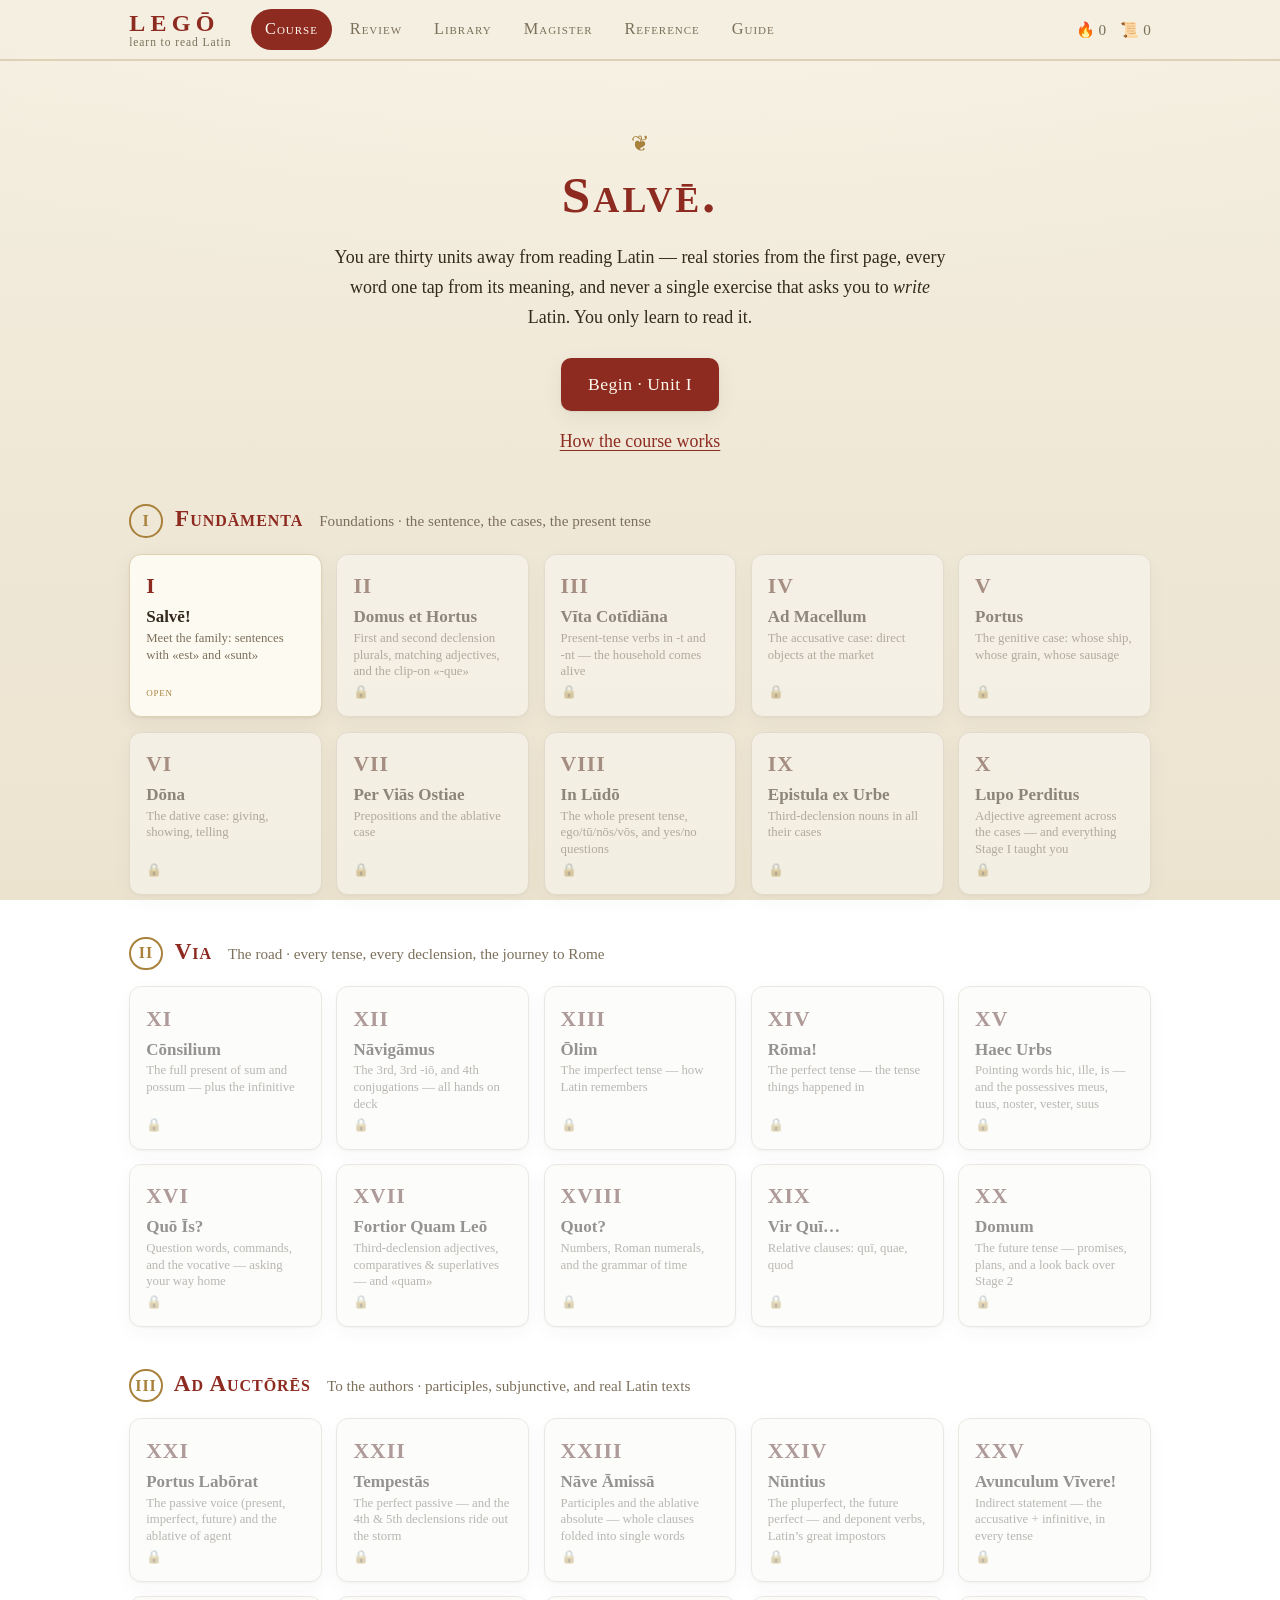
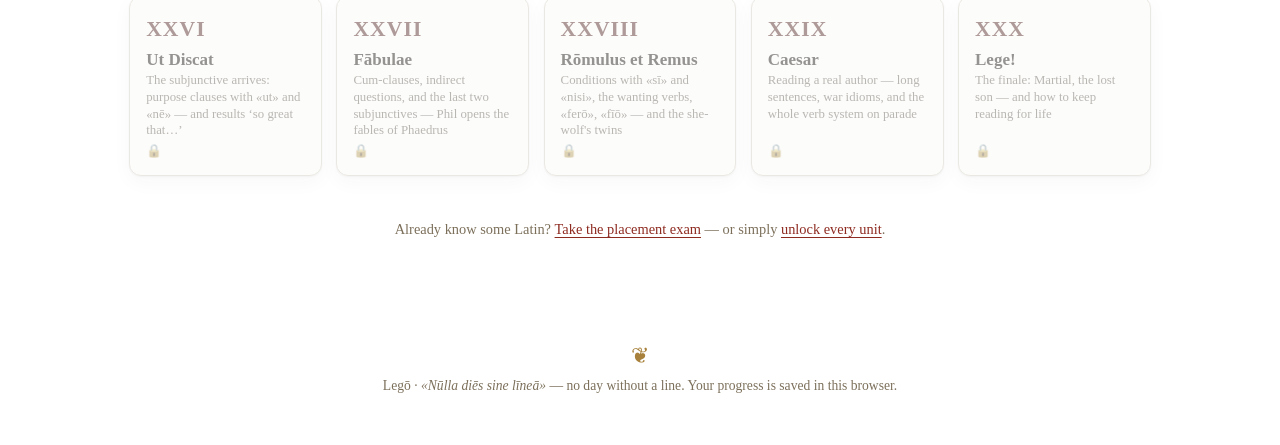
==== commit a2a57798: "Legō: Magister — in-app AI Latin tutor (BYOK Claude API, streaming, progress-aware, tap-to-ask from " ====
--- a/latin/index.html
+++ b/latin/index.html
@@ -61,6 +61,7 @@
   <script src="js/lesson.js"></script>
   <script src="js/review.js"></script>
   <script src="js/library.js"></script>
+  <script src="js/magister.js"></script>
   <script src="js/reference.js"></script>
   <script>
     if ('serviceWorker' in navigator && location.protocol.startsWith('http')) {
--- a/latin/css/style.css
+++ b/latin/css/style.css
@@ -315,6 +315,45 @@
 @media (prefers-reduced-motion: reduce) {
   * { transition: none !important; animation: none !important; }
 }
+
+/* ---------- magister ---------- */
+.magwrap { max-width: 780px; margin: 0 auto; }
+.maghead { text-align: center; margin-bottom: 1.1rem; }
+.maghead h1 { color: var(--red); font-variant: small-caps; letter-spacing: 0.05em; }
+.maghead p { color: var(--muted); margin-top: 0.3rem; }
+.mag-msgs {
+  background: var(--card); border: 1px solid var(--line); border-radius: 14px;
+  box-shadow: var(--shadow); padding: 1rem; min-height: 260px; max-height: 60vh;
+  overflow-y: auto; display: flex; flex-direction: column; gap: 0.7rem;
+}
+.mag-msg {
+  max-width: 85%; padding: 0.6rem 0.95rem; border-radius: 12px; line-height: 1.55;
+  font-size: 0.98rem; overflow-wrap: break-word;
+}
+.mag-msg.mine { align-self: flex-end; background: var(--red-bg); border: 1px solid #e8c8c2; }
+.mag-msg.theirs { align-self: flex-start; background: #faf5e6; border: 1px solid var(--line); }
+.mag-msg.pending { color: var(--muted); }
+.mag-msg.mag-error { border-color: var(--red); color: var(--red-deep); }
+.mag-note { margin-top: 0.4rem; font-size: 0.8rem; color: var(--muted); font-style: italic; }
+.mag-msg .la { color: var(--red-deep); font-weight: 550; }
+.mag-inputrow { display: flex; gap: 0.7rem; margin-top: 0.9rem; align-items: flex-end; }
+.mag-inputrow textarea {
+  flex: 1; font: inherit; font-size: 0.98rem; padding: 0.6rem 0.8rem; resize: vertical;
+  border: 1.5px solid var(--line); border-radius: 10px; background: #fffdf6; color: var(--ink);
+  min-height: 2.6rem;
+}
+.mag-inputrow textarea:focus { outline: 2px solid var(--gold); }
+.mag-keyrow { display: flex; gap: 0.7rem; justify-content: center; margin: 1rem 0 0.4rem; flex-wrap: wrap; }
+.mag-keyrow input {
+  font: inherit; font-size: 0.95rem; padding: 0.55rem 0.8rem; width: min(320px, 100%);
+  border: 1.5px solid var(--line); border-radius: 10px; background: #fffdf6; color: var(--ink);
+}
+.tipask {
+  display: block; margin-top: 0.45rem; color: #f0cf8e; font-size: 0.85rem;
+  font-variant: small-caps; letter-spacing: 0.06em; text-decoration: underline;
+  text-underline-offset: 3px;
+}
+.tipask:hover { color: #fff; }
 
 /* ---------- library ---------- */
 .libhead { max-width: 700px; margin: 0 auto 1.4rem; text-align: center; }
